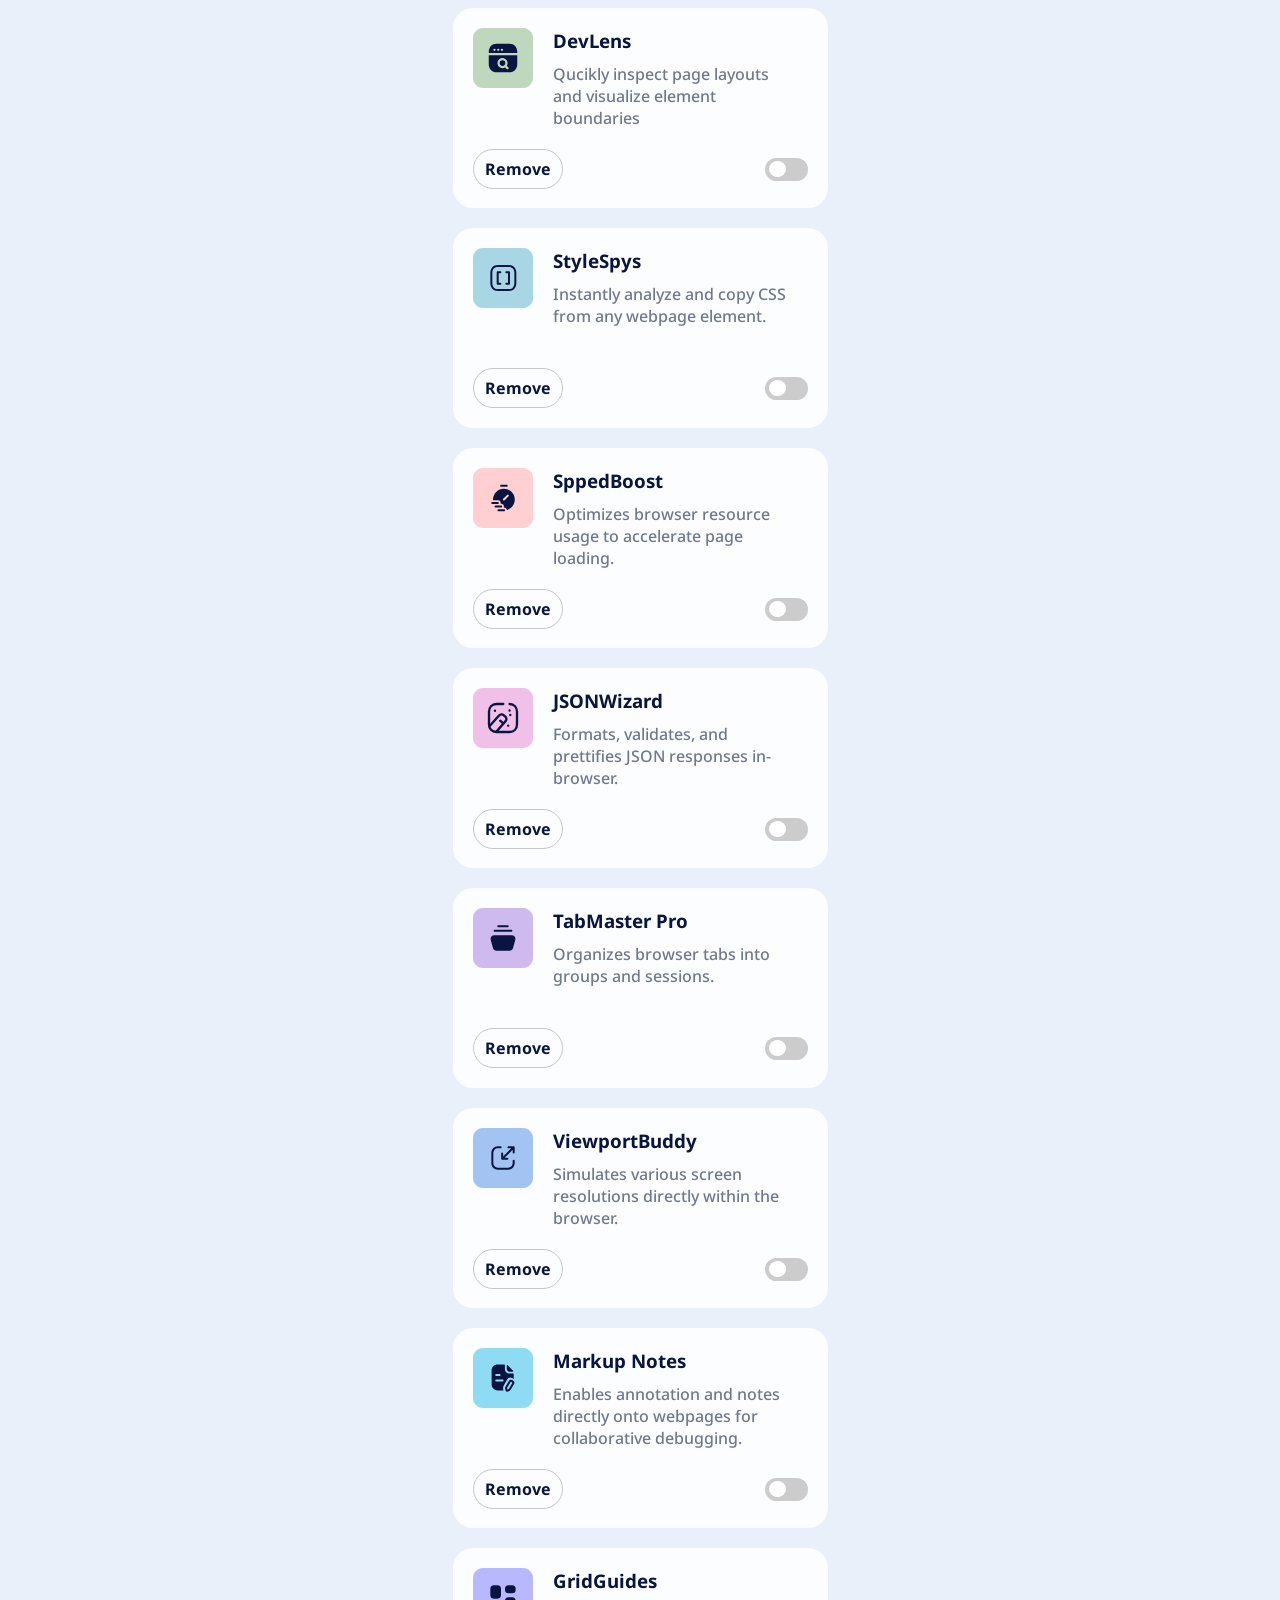
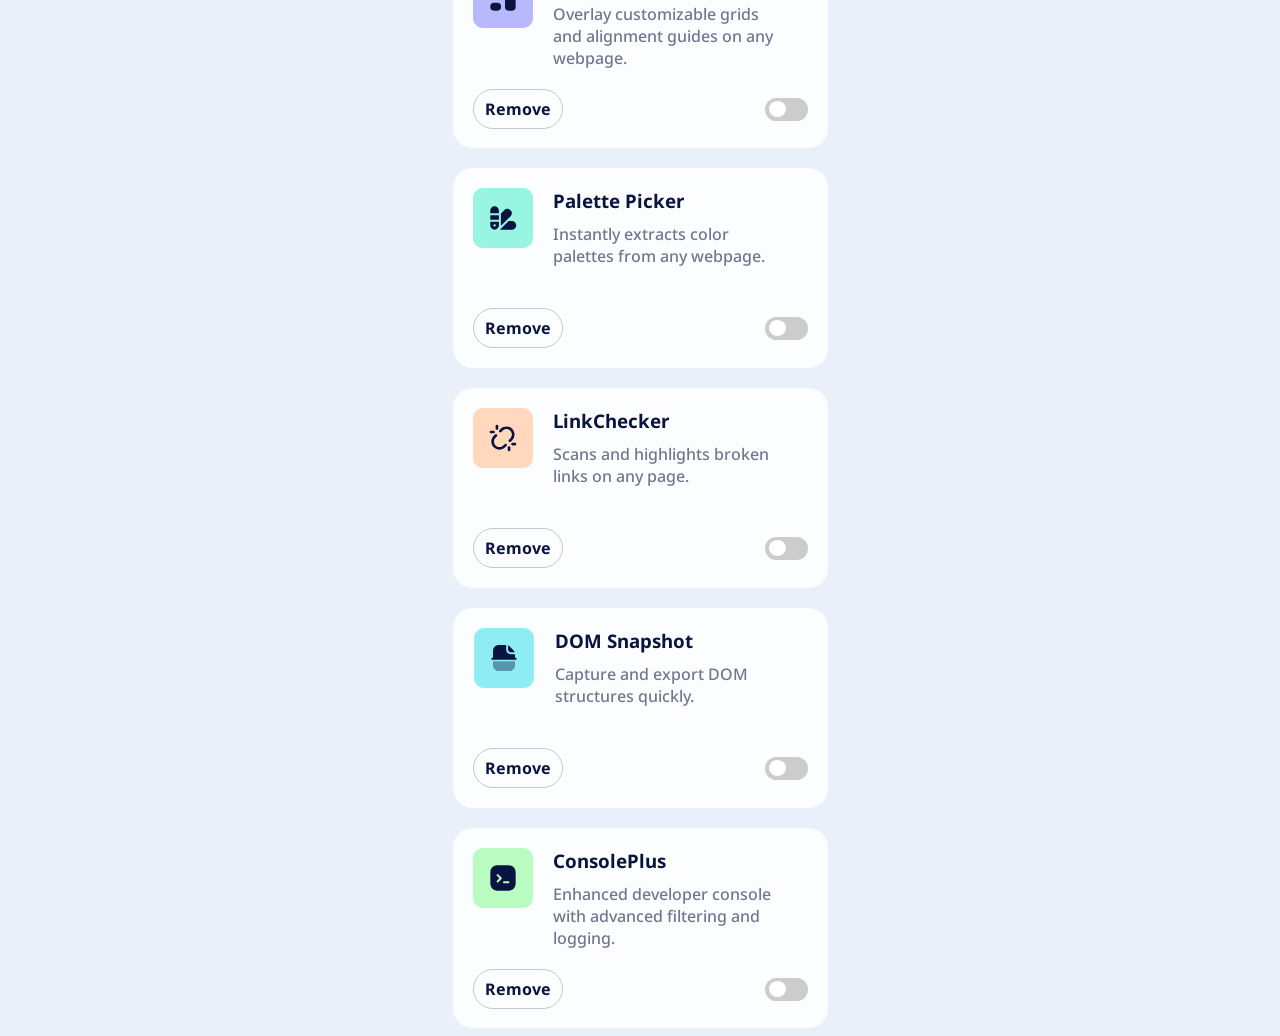
==== design.html @ 1ebfe711 "Add files via upload" ====
<!DOCTYPE html>
<html lang="en">

<head>
    <link rel="stylesheet" href="design.css">
    <link rel="preconnect" href="https://fonts.googleapis.com">
    <link rel="preconnect" href="https://fonts.gstatic.com" crossorigin>
    <link
        href="https://fonts.googleapis.com/css2?family=DM+Sans:ital,opsz,wght@0,9..40,100..1000;1,9..40,100..1000&family=Noto+Sans:ital,wght@0,100..900;1,100..900&family=Overpass:ital,wght@0,100..900;1,100..900&display=swap"
        rel="stylesheet">
    <meta charset="UTF-8">
    <meta name="viewport" content="width=device-width, initial-scale=1.0">
    <title>Browser Extensions Manager</title>
</head>

<body>
    <div class="main-container" id="main-container">
        <div class="devlens">
            <div class="description">
                <img src="./assets/images/logo-devlens.svg">
                <div class="inline">
                    <h3>DevLens</h3>
                    <p>Qucikly inspect page layouts and visualize element boundaries</p>
                </div>
            </div>
            <div class="buttons">
                <button>Remove</button>
                <label class="switch">
                    <input type="checkbox">
                    <span class="slider"></span>
                </label>
            </div>
        </div>
        <div class="stylespy">
            <div class="description">
                <img src="./assets/images/logo-style-spy.svg">
                <div class="inline">
                    <h3>StyleSpys</h3>
                    <p>Instantly analyze and copy CSS from any webpage element.</p>
                </div>
            </div>
            <div class="buttons">
                <button>Remove</button>
                <label class="switch">
                    <input type="checkbox">
                    <span class="slider"></span>
                </label>
            </div>
        </div>
        <div class="speedboost">
            <div class="description">
                <img src="./assets/images/logo-speed-boost.svg">
                <div class="inline">
                    <h3>SppedBoost</h3>
                    <p>Optimizes browser resource usage to accelerate page loading.</p>
                </div>
            </div>
            <div class="buttons">
                <button>Remove</button>
                <label class="switch">
                    <input type="checkbox">
                    <span class="slider"></span>
                </label>
            </div>
        </div>
        <div class="jsonwizard">
            <div class="description">
                <img src="./assets/images/logo-json-wizard.svg">
                <div class="inline">
                    <h3>JSONWizard</h3>
                    <p>Formats, validates, and prettifies JSON responses in-browser.</p>
                </div>
            </div>
            <div class="buttons">
                <button>Remove</button>
                <label class="switch">
                    <input type="checkbox">
                    <span class="slider"></span>
                </label>
            </div>
        </div>
        <div class="tabmaster pro">
            <div class="description">
                <img src="./assets/images/logo-tab-master-pro.svg">
                <div class="inline">
                    <h3>TabMaster Pro</h3>
                    <p>Organizes browser tabs into groups and sessions.</p>
                </div>
            </div>
            <div class="buttons">
                <button>Remove</button>
                <label class="switch">
                    <input type="checkbox">
                    <span class="slider"></span>
                </label>
            </div>
        </div>
        <div class="viewportbuddy">
            <div class="description">
                <img src="./assets/images/logo-viewport-buddy.svg">
                <div class="inline">
                    <h3>ViewportBuddy</h3>
                    <p>Simulates various screen resolutions directly within the browser.</p>
                </div>
            </div>
            <div class="buttons">
                <button>Remove</button>
                <label class="switch">
                    <input type="checkbox">
                    <span class="slider"></span>
                </label>
            </div>
        </div>
        <div class="markupnotes">
            <div class="description">
                <img src="./assets/images/logo-markup-notes.svg">
                <div class="inline">
                    <h3>Markup Notes</h3>
                    <p>Enables annotation and notes directly onto webpages for collaborative debugging.</p>
                </div>
            </div>
            <div class="buttons">
                <button>Remove</button>
                <label class="switch">
                    <input type="checkbox">
                    <span class="slider"></span>
                </label>
            </div>
        </div>
        <div class="gridguides">
            <div class="description">
                <img src="./assets/images/logo-grid-guides.svg">
                <div class="inline">
                    <h3>GridGuides</h3>
                    <p>Overlay customizable grids and alignment guides on any webpage.</p>
                </div>
            </div>
            <div class="buttons">
                <button>Remove</button>
                <label class="switch">
                    <input type="checkbox">
                    <span class="slider"></span>
                </label>
            </div>
        </div>
        <div class="palettepicker">
            <div class="description">
                <img src="./assets/images/logo-palette-picker.svg">
                <div class="inline">
                    <h3>Palette Picker</h3>
                    <p>Instantly extracts color palettes from any webpage.</p>
                </div>
            </div>
            <div class="buttons">
                <button>Remove</button>
                <label class="switch">
                    <input type="checkbox">
                    <span class="slider"></span>
                </label>
            </div>
        </div>
        <div class="linkchecker">
            <div class="description">
                <img src="./assets/images/logo-link-checker.svg">
                <div class="inline">
                    <h3>LinkChecker</h3>
                    <p>Scans and highlights broken links on any page.</p>
                </div>
            </div>
            <div class="buttons">
                <button>Remove</button>
                <label class="switch">
                    <input type="checkbox">
                    <span class="slider"></span>
                </label>
            </div>
        </div>
        <div class="domsnapshot">
            <div class="description">
                <img src="./assets/images/logo-dom-snapshot.svg">
                <div class="inline">
                    <h3>DOM Snapshot</h3>
                    <p>Capture and export DOM structures quickly.</p>
                </div>
            </div>
            <div class="buttons">
                <button>Remove</button>
                <label class="switch">
                    <input type="checkbox">
                    <span class="slider"></span>
                </label>
            </div>
        </div>
        <div class="consoleplus">
            <div class="description">
                <img src="./assets/images/logo-console-plus.svg">
                <div class="inline">
                    <h3>ConsolePlus</h3>
                    <p>Enhanced developer console with advanced filtering and logging.</p>
                </div>
            </div>
            <div class="buttons">
                <button>Remove</button>
                <label class="switch">
                    <input type="checkbox">
                    <span class="slider"></span>
                </label>
            </div>
        </div>
    </div>
    <style src="design.js"></style>
</body>

</html>
---- design.css ----
html{
    box-sizing: border-box;
    font-family: "Noto Sans";
    background-color: hsl(217, 61%, 95%);
}
*, *::before, *::after{
    box-sizing: inherit;
}
.main-container{
    width: 100%;
    max-width: 375px;
    margin: 0 auto;
    display: grid;
    gap: 20px;
}
.main-container > * {
    background-color: hsl(200, 60%, 99%);
    padding: 20px;
    display: flex;
    flex-direction: column;
    gap: 20px;
    border-radius: 20px;
    height: 200px;
}
.description img{
    width: 90px;
    height: 60px;
}
.description{
    display: flex;
    flex-direction: row;
    gap: 20px;
    padding: 0 20px 0 0;
}
h3{
    margin: 0 0 0 0;
    color: hsl(227, 75%, 14%);
}
.inline p{
    margin: 0;
    color: hsl(226, 11%, 50%);
    font-weight: 500;
}
.inline{
    display: flex;
    flex-direction: column;
    gap: 10px;
}
button {
    font-family: "Noto Sans";
    color: hsl(227, 75%, 14%);
    border: 1px solid hsl(0, 0%, 78%);
    background-color: hsl(200, 60%, 99%);
    width: 90px;
    height: 40px;
    border-radius: 20px;
    font-weight: bold;
    font-size: 1.0rem;
}
.buttons{
    margin-top: auto;
    display: flex;
    justify-content: space-between;
    align-items: center;
}
.switch {
  position: relative;
  display: inline-block;
  width: 43px;
  height: 23px;
}

.switch input {
  opacity: 0;
  width: 0;
  height: 0;
}

.slider {
  position: absolute;
  cursor: pointer;
  top: 0; left: 0;
  right: 0; bottom: 0;
  background-color: #ccc;
  transition: 0.4s;
  border-radius: 34px;
}

.slider::before {
  position: absolute;
  content: "";
  height: 16px; width: 17px;
  left: 4px; bottom: 3.5px;
  background-color: white;
  transition: 0.4s;
  border-radius: 50%;
}

input:checked + .slider {
  background-color: hsl(3, 77%, 44%);
}

input:checked + .slider::before {
  transform: translateX(19px);
}
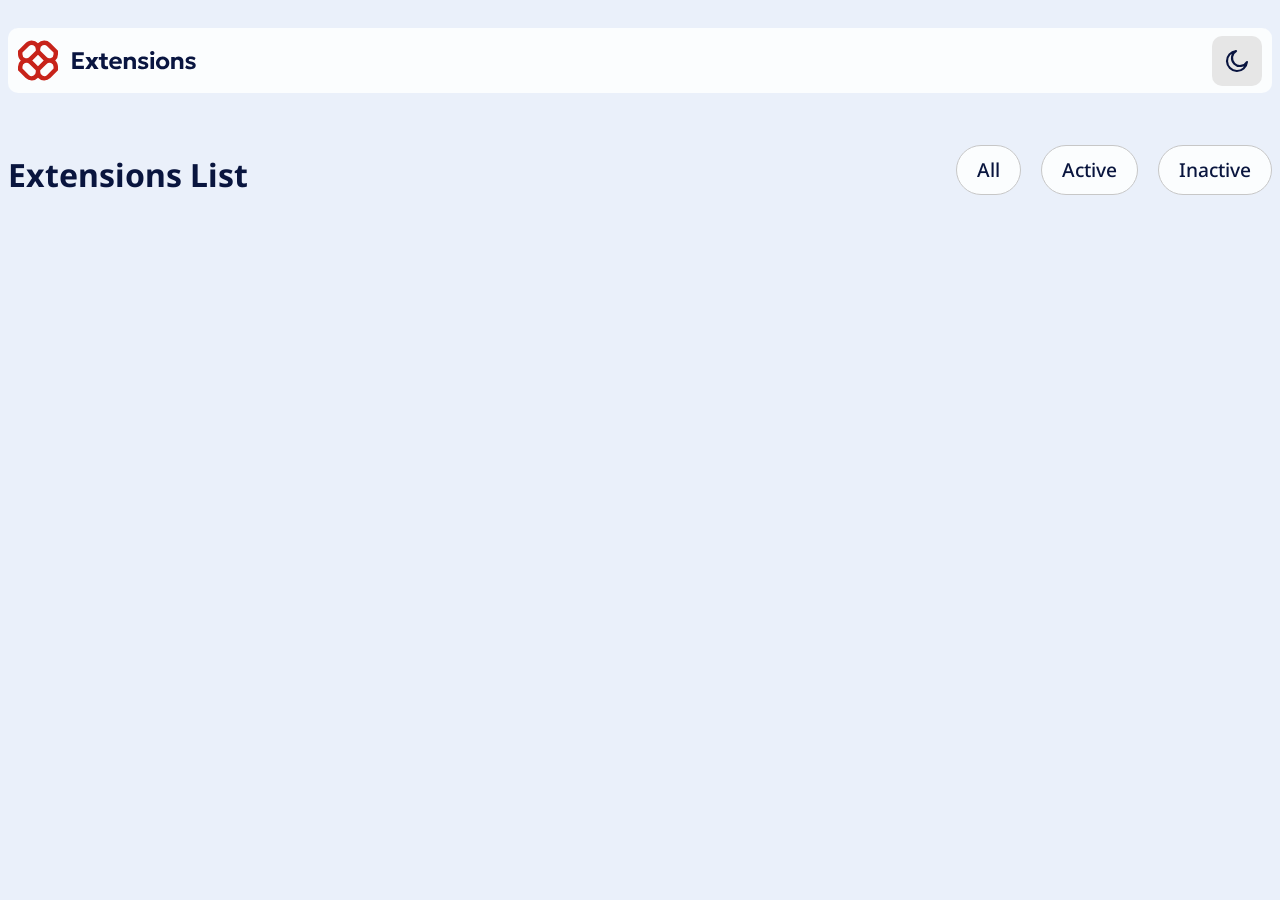
==== commit 32360733: "Update design.html" ====
--- a/design.html
+++ b/design.html
@@ -14,201 +14,26 @@
 </head>
 
 <body>
-    <div class="main-container" id="main-container">
-        <div class="devlens">
-            <div class="description">
-                <img src="./assets/images/logo-devlens.svg">
-                <div class="inline">
-                    <h3>DevLens</h3>
-                    <p>Qucikly inspect page layouts and visualize element boundaries</p>
+    <div class="all">
+        <div class="extensions">
+            <div class="extensions-bar">
+                <img src="./assets/images/logo.svg">
+                <button class="toggle-btn" id="toggle-btn">
+                    <img id="toggle-icon" src="./assets/images/icon-moon.svg">
+                </button>
+            </div>
+            <div class="selection-bar">
+                <h1>Extensions List</h1>
+                <div class="selections">
+                    <button id="all-button" class="options" onclick="selectionActive(this)">All</button>
+                    <button id="active-button" class="options" onclick="selectionActive(this)">Active</button>
+                    <button id="inactive-button" class="options" onclick="selectionActive(this)">Inactive</button>
                 </div>
             </div>
-            <div class="buttons">
-                <button>Remove</button>
-                <label class="switch">
-                    <input type="checkbox">
-                    <span class="slider"></span>
-                </label>
-            </div>
         </div>
-        <div class="stylespy">
-            <div class="description">
-                <img src="./assets/images/logo-style-spy.svg">
-                <div class="inline">
-                    <h3>StyleSpys</h3>
-                    <p>Instantly analyze and copy CSS from any webpage element.</p>
-                </div>
-            </div>
-            <div class="buttons">
-                <button>Remove</button>
-                <label class="switch">
-                    <input type="checkbox">
-                    <span class="slider"></span>
-                </label>
-            </div>
-        </div>
-        <div class="speedboost">
-            <div class="description">
-                <img src="./assets/images/logo-speed-boost.svg">
-                <div class="inline">
-                    <h3>SppedBoost</h3>
-                    <p>Optimizes browser resource usage to accelerate page loading.</p>
-                </div>
-            </div>
-            <div class="buttons">
-                <button>Remove</button>
-                <label class="switch">
-                    <input type="checkbox">
-                    <span class="slider"></span>
-                </label>
-            </div>
-        </div>
-        <div class="jsonwizard">
-            <div class="description">
-                <img src="./assets/images/logo-json-wizard.svg">
-                <div class="inline">
-                    <h3>JSONWizard</h3>
-                    <p>Formats, validates, and prettifies JSON responses in-browser.</p>
-                </div>
-            </div>
-            <div class="buttons">
-                <button>Remove</button>
-                <label class="switch">
-                    <input type="checkbox">
-                    <span class="slider"></span>
-                </label>
-            </div>
-        </div>
-        <div class="tabmaster pro">
-            <div class="description">
-                <img src="./assets/images/logo-tab-master-pro.svg">
-                <div class="inline">
-                    <h3>TabMaster Pro</h3>
-                    <p>Organizes browser tabs into groups and sessions.</p>
-                </div>
-            </div>
-            <div class="buttons">
-                <button>Remove</button>
-                <label class="switch">
-                    <input type="checkbox">
-                    <span class="slider"></span>
-                </label>
-            </div>
-        </div>
-        <div class="viewportbuddy">
-            <div class="description">
-                <img src="./assets/images/logo-viewport-buddy.svg">
-                <div class="inline">
-                    <h3>ViewportBuddy</h3>
-                    <p>Simulates various screen resolutions directly within the browser.</p>
-                </div>
-            </div>
-            <div class="buttons">
-                <button>Remove</button>
-                <label class="switch">
-                    <input type="checkbox">
-                    <span class="slider"></span>
-                </label>
-            </div>
-        </div>
-        <div class="markupnotes">
-            <div class="description">
-                <img src="./assets/images/logo-markup-notes.svg">
-                <div class="inline">
-                    <h3>Markup Notes</h3>
-                    <p>Enables annotation and notes directly onto webpages for collaborative debugging.</p>
-                </div>
-            </div>
-            <div class="buttons">
-                <button>Remove</button>
-                <label class="switch">
-                    <input type="checkbox">
-                    <span class="slider"></span>
-                </label>
-            </div>
-        </div>
-        <div class="gridguides">
-            <div class="description">
-                <img src="./assets/images/logo-grid-guides.svg">
-                <div class="inline">
-                    <h3>GridGuides</h3>
-                    <p>Overlay customizable grids and alignment guides on any webpage.</p>
-                </div>
-            </div>
-            <div class="buttons">
-                <button>Remove</button>
-                <label class="switch">
-                    <input type="checkbox">
-                    <span class="slider"></span>
-                </label>
-            </div>
-        </div>
-        <div class="palettepicker">
-            <div class="description">
-                <img src="./assets/images/logo-palette-picker.svg">
-                <div class="inline">
-                    <h3>Palette Picker</h3>
-                    <p>Instantly extracts color palettes from any webpage.</p>
-                </div>
-            </div>
-            <div class="buttons">
-                <button>Remove</button>
-                <label class="switch">
-                    <input type="checkbox">
-                    <span class="slider"></span>
-                </label>
-            </div>
-        </div>
-        <div class="linkchecker">
-            <div class="description">
-                <img src="./assets/images/logo-link-checker.svg">
-                <div class="inline">
-                    <h3>LinkChecker</h3>
-                    <p>Scans and highlights broken links on any page.</p>
-                </div>
-            </div>
-            <div class="buttons">
-                <button>Remove</button>
-                <label class="switch">
-                    <input type="checkbox">
-                    <span class="slider"></span>
-                </label>
-            </div>
-        </div>
-        <div class="domsnapshot">
-            <div class="description">
-                <img src="./assets/images/logo-dom-snapshot.svg">
-                <div class="inline">
-                    <h3>DOM Snapshot</h3>
-                    <p>Capture and export DOM structures quickly.</p>
-                </div>
-            </div>
-            <div class="buttons">
-                <button>Remove</button>
-                <label class="switch">
-                    <input type="checkbox">
-                    <span class="slider"></span>
-                </label>
-            </div>
-        </div>
-        <div class="consoleplus">
-            <div class="description">
-                <img src="./assets/images/logo-console-plus.svg">
-                <div class="inline">
-                    <h3>ConsolePlus</h3>
-                    <p>Enhanced developer console with advanced filtering and logging.</p>
-                </div>
-            </div>
-            <div class="buttons">
-                <button>Remove</button>
-                <label class="switch">
-                    <input type="checkbox">
-                    <span class="slider"></span>
-                </label>
-            </div>
-        </div>
+        <div class="main-container" id="main-container">
     </div>
-    <style src="design.js"></style>
+
+    <script src="design.js"></script>
 </body>
-
-</html>+</html>
--- a/design.css
+++ b/design.css
@@ -1,19 +1,45 @@
-html{
+/* === BASE STYLES === */
+html {
     box-sizing: border-box;
     font-family: "Noto Sans";
     background-color: hsl(217, 61%, 95%);
 }
-*, *::before, *::after{
+
+*,
+*::before,
+*::after {
     box-sizing: inherit;
 }
-.main-container{
+
+.all {
+    padding: 20px 0px;
+}
+
+h1 {
+    margin: 10px 0 0 0;
+    color: hsl(227, 75%, 14%);
+}
+
+h3 {
+    margin: 0;
+    color: hsl(227, 75%, 14%);
+}
+
+.inline p {
+    margin: 0;
+    color: hsl(226, 11%, 50%);
+    font-weight: 500;
+}
+
+.main-container {
     width: 100%;
     max-width: 375px;
     margin: 0 auto;
     display: grid;
     gap: 20px;
 }
-.main-container > * {
+
+.main-container>* {
     background-color: hsl(200, 60%, 99%);
     padding: 20px;
     display: flex;
@@ -22,31 +48,48 @@
     border-radius: 20px;
     height: 200px;
 }
-.description img{
+
+.extensions {
+    width: 100%;
+    max-width: 375px;
+    margin: 0 auto 40px;
+    display: flex;
+    flex-direction: column;
+    align-items: center;
+    gap: 20px;
+}
+
+.extensions-bar {
+    display: flex;
+    justify-content: space-between;
+    align-items: center;
+    border-radius: 10px;
+    height: 65px;
+    padding: 10px;
+    width: 100%;
+    background-color: hsl(200, 60%, 99%);
+}
+
+.description {
+    display: flex;
+    flex-direction: row;
+    gap: 20px;
+    padding-right: 20px;
+}
+
+.description img {
     width: 90px;
     height: 60px;
 }
-.description{
-    display: flex;
-    flex-direction: row;
-    gap: 20px;
-    padding: 0 20px 0 0;
-}
-h3{
-    margin: 0 0 0 0;
-    color: hsl(227, 75%, 14%);
-}
-.inline p{
-    margin: 0;
-    color: hsl(226, 11%, 50%);
-    font-weight: 500;
-}
-.inline{
+
+.inline {
     display: flex;
     flex-direction: column;
     gap: 10px;
 }
-button {
+
+/* === BUTTONS === */
+.main-container button {
     font-family: "Noto Sans";
     color: hsl(227, 75%, 14%);
     border: 1px solid hsl(0, 0%, 78%);
@@ -55,51 +98,218 @@
     height: 40px;
     border-radius: 20px;
     font-weight: bold;
-    font-size: 1.0rem;
-}
-.buttons{
+    font-size: 1rem;
+}
+
+.remove:hover {
+  background-color: hsl(3, 77%, 44%);
+  color: white;
+  border-color: hsl(3, 77%, 44%);
+  transition: 0.5s;
+  cursor: pointer;
+}
+
+
+.buttons {
     margin-top: auto;
     display: flex;
     justify-content: space-between;
     align-items: center;
 }
+
+/* === SWITCH === */
 .switch {
-  position: relative;
-  display: inline-block;
-  width: 43px;
-  height: 23px;
+    position: relative;
+    display: inline-block;
+    width: 43px;
+    height: 23px;
 }
 
 .switch input {
-  opacity: 0;
-  width: 0;
-  height: 0;
+    opacity: 0;
+    width: 0;
+    height: 0;
 }
 
 .slider {
-  position: absolute;
-  cursor: pointer;
-  top: 0; left: 0;
-  right: 0; bottom: 0;
-  background-color: #ccc;
-  transition: 0.4s;
-  border-radius: 34px;
+    position: absolute;
+    cursor: pointer;
+    top: 0;
+    left: 0;
+    right: 0;
+    bottom: 0;
+    background-color: #ccc;
+    transition: 0.4s;
+    border-radius: 34px;
 }
 
 .slider::before {
-  position: absolute;
-  content: "";
-  height: 16px; width: 17px;
-  left: 4px; bottom: 3.5px;
-  background-color: white;
-  transition: 0.4s;
-  border-radius: 50%;
-}
-
-input:checked + .slider {
-  background-color: hsl(3, 77%, 44%);
-}
-
-input:checked + .slider::before {
-  transform: translateX(19px);
-}+    position: absolute;
+    content: "";
+    height: 16px;
+    width: 17px;
+    left: 4px;
+    bottom: 3.5px;
+    background-color: white;
+    transition: 0.4s;
+    border-radius: 50%;
+}
+
+input:checked+.slider {
+    background-color: hsl(3, 77%, 44%);
+}
+
+input:checked+.slider::before {
+    transform: translateX(19px);
+}
+
+/* === TOGGLE BUTTON === */
+.toggle-btn {
+    background-color: hsl(0, 0%, 90%);
+    border: none;
+    cursor: pointer;
+    transition: transform 0.3s ease;
+    width: 50px;
+    padding: 13px;
+    display: flex;
+    align-items: center;
+    justify-content: center;
+    border-radius: 10px;
+}
+
+.toggle-btn:hover {
+    transform: scale(1.1);
+    background-color: hsl(0, 0%, 70%);
+    transition: 0.5s;
+}
+
+.toggle-btn img {
+    width: 100%;
+}
+
+/* === SELECTION BUTTONS === */
+.selections {
+    display: flex;
+    justify-content: center;
+    align-items: center;
+    gap: 20px;
+}
+
+.selection-bar {
+    display: flex;
+    flex-direction: column;
+    align-items: center;
+    justify-content: center;
+    gap: 20px;
+}
+
+.selections button {
+    font-family: "Noto Sans";
+    color: hsl(227, 75%, 14%);
+    border: 1px solid hsl(0, 0%, 78%);
+    background-color: hsl(200, 60%, 99%);
+    padding: 20px;
+    height: 50px;
+    border-radius: 30px;
+    font-weight: 500;
+    font-size: 1.2rem;
+    display: flex;
+    align-items: center;
+    cursor: pointer;
+    transition: 0.5s;
+}
+
+.selections button:hover {
+    transform: scale(1.05);
+}
+
+/* FOCUS EFFECT */
+.buttons .remove:focus,
+.options:focus,
+.buttons .slider:focus,
+.extensions-bar .toggle-btn:focus {
+    outline: hsl(3, 77%, 44%);
+    outline-offset: 2px;
+}
+
+/* === NIGHT THEME === */
+body.night-theme {
+    width: 100vw;
+    height: 100vh;
+    background: linear-gradient(180deg, #040918 0%, #091540 100%);
+}
+
+body.night-theme .toggle-btn {
+    background-color: hsl(226, 11%, 27%);
+}
+
+body.night-theme h1,
+body.night-theme h3 {
+    color: #f0f0f0;
+}
+
+body.night-theme .inline p {
+    color: #bbb;
+}
+
+body.night-theme .main-container>* {
+    background-color: hsl(226, 25%, 17%);
+    border: 1px solid hsl(226, 11%, 50%);
+}
+
+body.night-theme .extensions-bar {
+    background-color: hsl(226, 25%, 17%);
+}
+
+body.night-theme .remove,
+body.night-theme .options,
+body.night-theme .selections button {
+    background-color: hsl(226, 25%, 17%);
+    color: white;
+    border: 1px solid hsl(226, 11%, 50%);
+}
+
+.extensions-bar img {
+    transition: 0.3s;
+}
+
+body.night-theme .extensions-bar img {
+    filter: brightness(0) invert(1);
+}
+
+.selections .active,
+body.night-theme .selections .active,
+.remove.active,
+body.night-theme .remove.active {
+    background-color: hsl(3, 77%, 44%);
+    color: hsl(200, 60%, 99%);
+}
+
+@media (min-width: 1024px) {
+    .extensions {
+        width: 100%;
+        max-width: 1290px;
+        display: flex;
+        flex-direction: column;
+        margin-bottom: 0;
+        gap: 20px;
+        border-radius: 20px;
+    }
+
+    .main-container {
+        width: 100%;
+        max-width: 1330px;
+        margin: 0 auto;
+        display: grid;
+        gap: 20px;
+        grid-template-columns: repeat(3, 425px);
+        grid-template-rows: repeat(3, auto);
+    }
+
+    .selection-bar {
+        flex-direction: row;
+        width: 100%;
+        justify-content: space-between;
+        margin: 30px 0px 20px 0px;
+    }
+}
